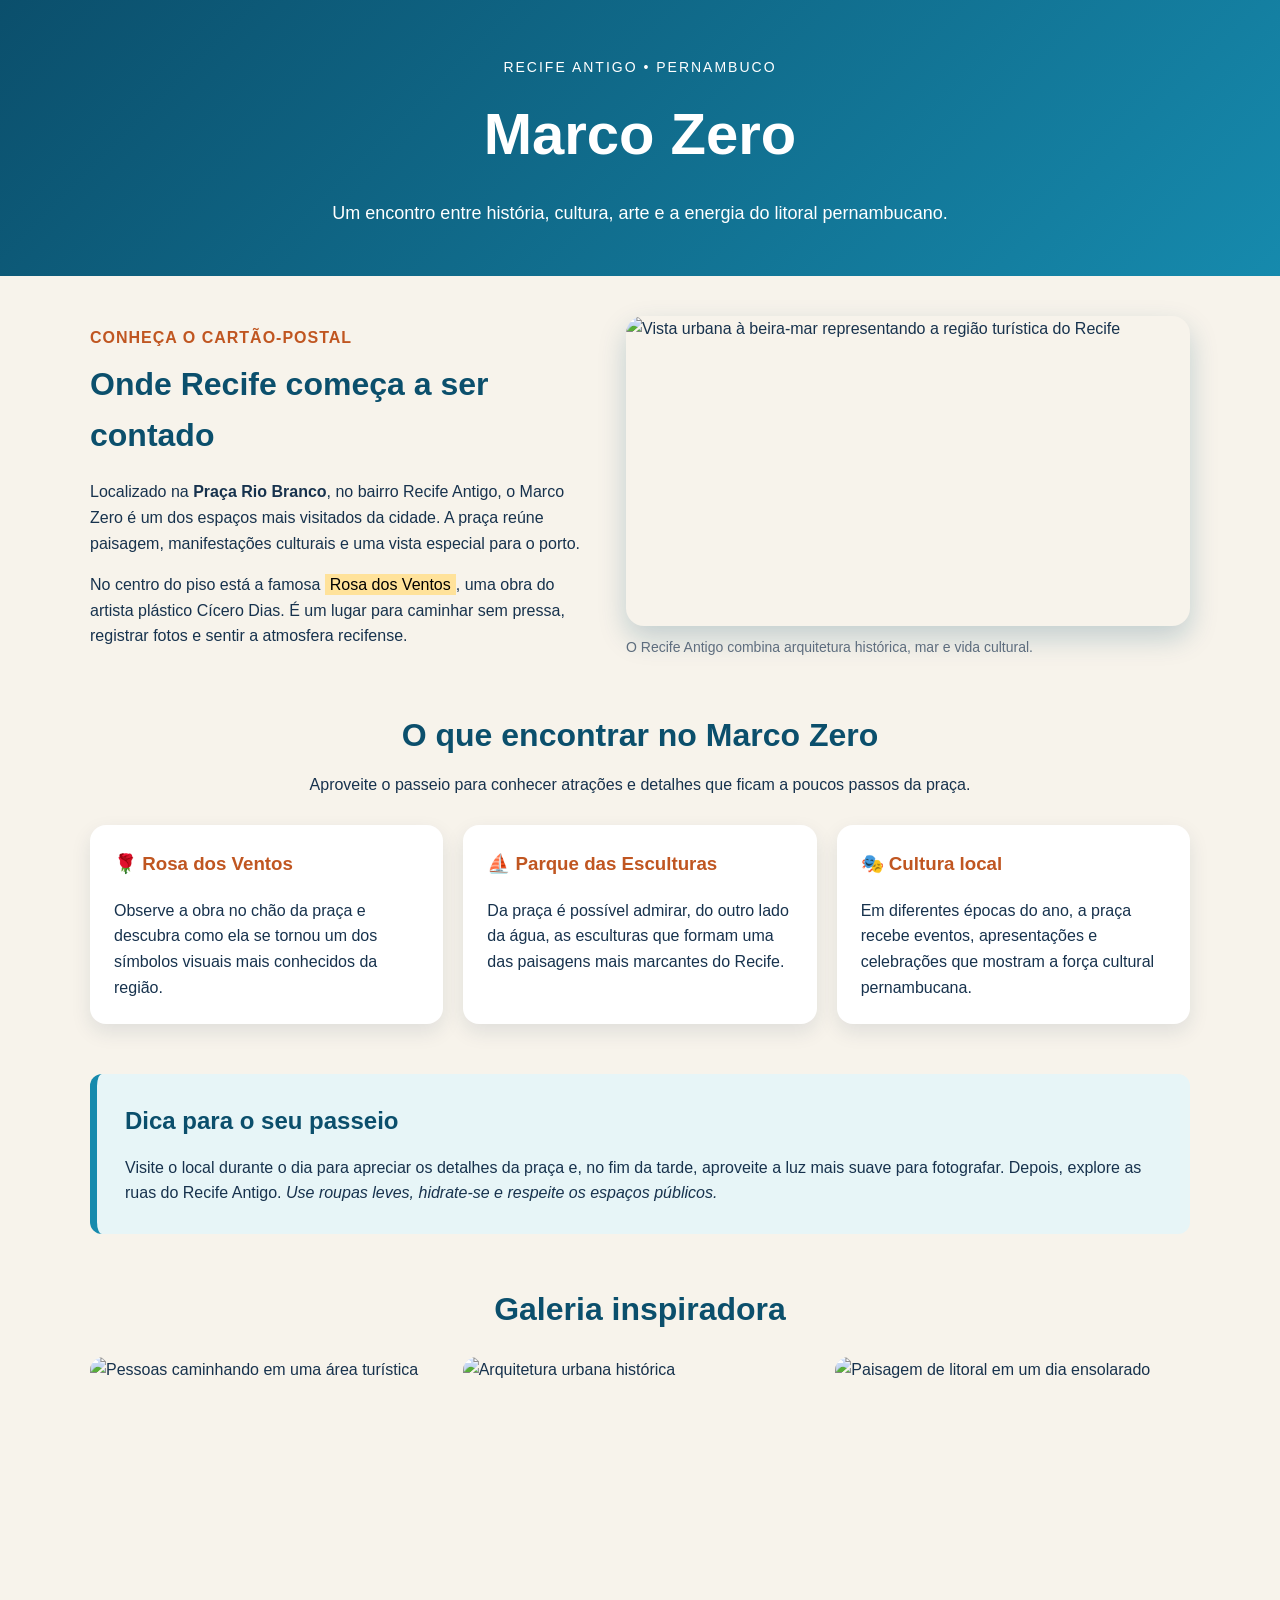
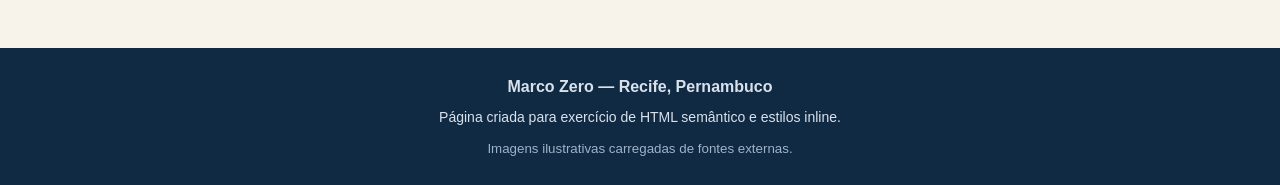
==== index.html @ 9d94c091 "Adiciona exercício Marco Zero Recife" ====
<!DOCTYPE html>
<html lang="pt-BR">
<head>
  <meta charset="UTF-8">
  <meta name="viewport" content="width=device-width, initial-scale=1.0">
  <title>Marco Zero — Recife</title>
</head>

<body style="margin: 0; font-family: Arial, Helvetica, sans-serif; background-color: #f7f3eb; color: #17324d; line-height: 1.6;">

  <header style="background: linear-gradient(135deg, #0b4f6c, #168aad); color: white; padding: 56px 20px 48px; text-align: center;">
    <p style="margin: 0 0 10px; font-size: 14px; letter-spacing: 2px; text-transform: uppercase;">Recife Antigo • Pernambuco</p>
    <h1 style="margin: 0; font-size: clamp(34px, 6vw, 58px);">Marco Zero</h1>
    <p style="max-width: 720px; margin: 18px auto 0; font-size: 18px;">
      Um encontro entre história, cultura, arte e a energia do litoral pernambucano.
    </p>
  </header>

  <main style="max-width: 1100px; margin: 0 auto; padding: 40px 20px 56px;">

    <section style="display: flex; flex-wrap: wrap; align-items: center; gap: 32px; margin-bottom: 52px;">
      <div style="flex: 1 1 360px;">
        <p style="margin: 0 0 8px; color: #c05621; font-weight: bold; text-transform: uppercase; letter-spacing: 1px;">Conheça o cartão-postal</p>
        <h2 style="margin: 0 0 18px; font-size: 32px; color: #0b4f6c;">Onde Recife começa a ser contado</h2>
        <p style="margin: 0 0 16px;">
          Localizado na <strong>Praça Rio Branco</strong>, no bairro Recife Antigo, o Marco Zero é um dos espaços mais visitados da cidade.
          A praça reúne paisagem, manifestações culturais e uma vista especial para o porto.
        </p>
        <p style="margin: 0;">
          No centro do piso está a famosa <mark style="background-color: #ffe29a; padding: 2px 5px;">Rosa dos Ventos</mark>,
          uma obra do artista plástico Cícero Dias. É um lugar para caminhar sem pressa, registrar fotos e sentir a atmosfera recifense.
        </p>
      </div>

      <figure style="flex: 1 1 420px; margin: 0;">
        <img
          src="https://images.unsplash.com/photo-1544986581-efac024faf62?auto=format&fit=crop&w=1100&q=85"
          alt="Vista urbana à beira-mar representando a região turística do Recife"
          style="display: block; width: 100%; min-height: 310px; object-fit: cover; border-radius: 18px; box-shadow: 0 12px 28px rgba(11, 79, 108, 0.22);"
        >
        <figcaption style="margin-top: 10px; color: #5d6d7e; font-size: 14px;">
          O Recife Antigo combina arquitetura histórica, mar e vida cultural.
        </figcaption>
      </figure>
    </section>

    <section aria-labelledby="atracoes" style="margin-bottom: 50px;">
      <div style="text-align: center; max-width: 700px; margin: 0 auto 28px;">
        <h2 id="atracoes" style="margin: 0 0 10px; font-size: 32px; color: #0b4f6c;">O que encontrar no Marco Zero</h2>
        <p style="margin: 0;">Aproveite o passeio para conhecer atrações e detalhes que ficam a poucos passos da praça.</p>
      </div>

      <div style="display: flex; flex-wrap: wrap; gap: 20px; justify-content: center;">
        <article style="background: white; flex: 1 1 250px; max-width: 330px; padding: 24px; border-radius: 16px; box-shadow: 0 8px 20px rgba(23, 50, 77, 0.10);">
          <h3 style="margin-top: 0; color: #c05621;">🌹 Rosa dos Ventos</h3>
          <p style="margin-bottom: 0;">
            Observe a obra no chão da praça e descubra como ela se tornou um dos símbolos visuais mais conhecidos da região.
          </p>
        </article>

        <article style="background: white; flex: 1 1 250px; max-width: 330px; padding: 24px; border-radius: 16px; box-shadow: 0 8px 20px rgba(23, 50, 77, 0.10);">
          <h3 style="margin-top: 0; color: #c05621;">⛵ Parque das Esculturas</h3>
          <p style="margin-bottom: 0;">
            Da praça é possível admirar, do outro lado da água, as esculturas que formam uma das paisagens mais marcantes do Recife.
          </p>
        </article>

        <article style="background: white; flex: 1 1 250px; max-width: 330px; padding: 24px; border-radius: 16px; box-shadow: 0 8px 20px rgba(23, 50, 77, 0.10);">
          <h3 style="margin-top: 0; color: #c05621;">🎭 Cultura local</h3>
          <p style="margin-bottom: 0;">
            Em diferentes épocas do ano, a praça recebe eventos, apresentações e celebrações que mostram a força cultural pernambucana.
          </p>
        </article>
      </div>
    </section>

    <section style="background-color: #e7f5f7; border-left: 7px solid #168aad; border-radius: 12px; padding: 28px; margin-bottom: 50px;">
      <h2 style="margin: 0 0 14px; color: #0b4f6c;">Dica para o seu passeio</h2>
      <p style="margin: 0;">
        Visite o local durante o dia para apreciar os detalhes da praça e, no fim da tarde, aproveite a luz mais suave para fotografar.
        Depois, explore as ruas do Recife Antigo. <em>Use roupas leves, hidrate-se e respeite os espaços públicos.</em>
      </p>
    </section>

    <section aria-labelledby="galeria">
      <h2 id="galeria" style="margin: 0 0 22px; text-align: center; font-size: 32px; color: #0b4f6c;">Galeria inspiradora</h2>

      <div style="display: flex; flex-wrap: wrap; gap: 18px;">
        <img
          src="https://images.unsplash.com/photo-1522071820081-009f0129c71c?auto=format&fit=crop&w=800&q=85"
          alt="Pessoas caminhando em uma área turística"
          style="flex: 1 1 260px; width: 100%; height: 235px; object-fit: cover; border-radius: 14px;"
        >
        <img
          src="https://images.unsplash.com/photo-1516483638261-f4dbaf036963?auto=format&fit=crop&w=800&q=85"
          alt="Arquitetura urbana histórica"
          style="flex: 1 1 260px; width: 100%; height: 235px; object-fit: cover; border-radius: 14px;"
        >
        <img
          src="https://images.unsplash.com/photo-1500534314209-a25ddb2bd429?auto=format&fit=crop&w=800&q=85"
          alt="Paisagem de litoral em um dia ensolarado"
          style="flex: 1 1 260px; width: 100%; height: 235px; object-fit: cover; border-radius: 14px;"
        >
      </div>
    </section>

  </main>

  <footer style="background-color: #102a43; color: #d9e2ec; text-align: center; padding: 26px 20px;">
    <p style="margin: 0 0 6px;"><strong>Marco Zero — Recife, Pernambuco</strong></p>
    <p style="margin: 0; font-size: 14px;">Página criada para exercício de HTML semântico e estilos inline.</p>
    <small style="display: block; margin-top: 10px; color: #9fb3c8;">Imagens ilustrativas carregadas de fontes externas.</small>
  </footer>

</body>
</html>
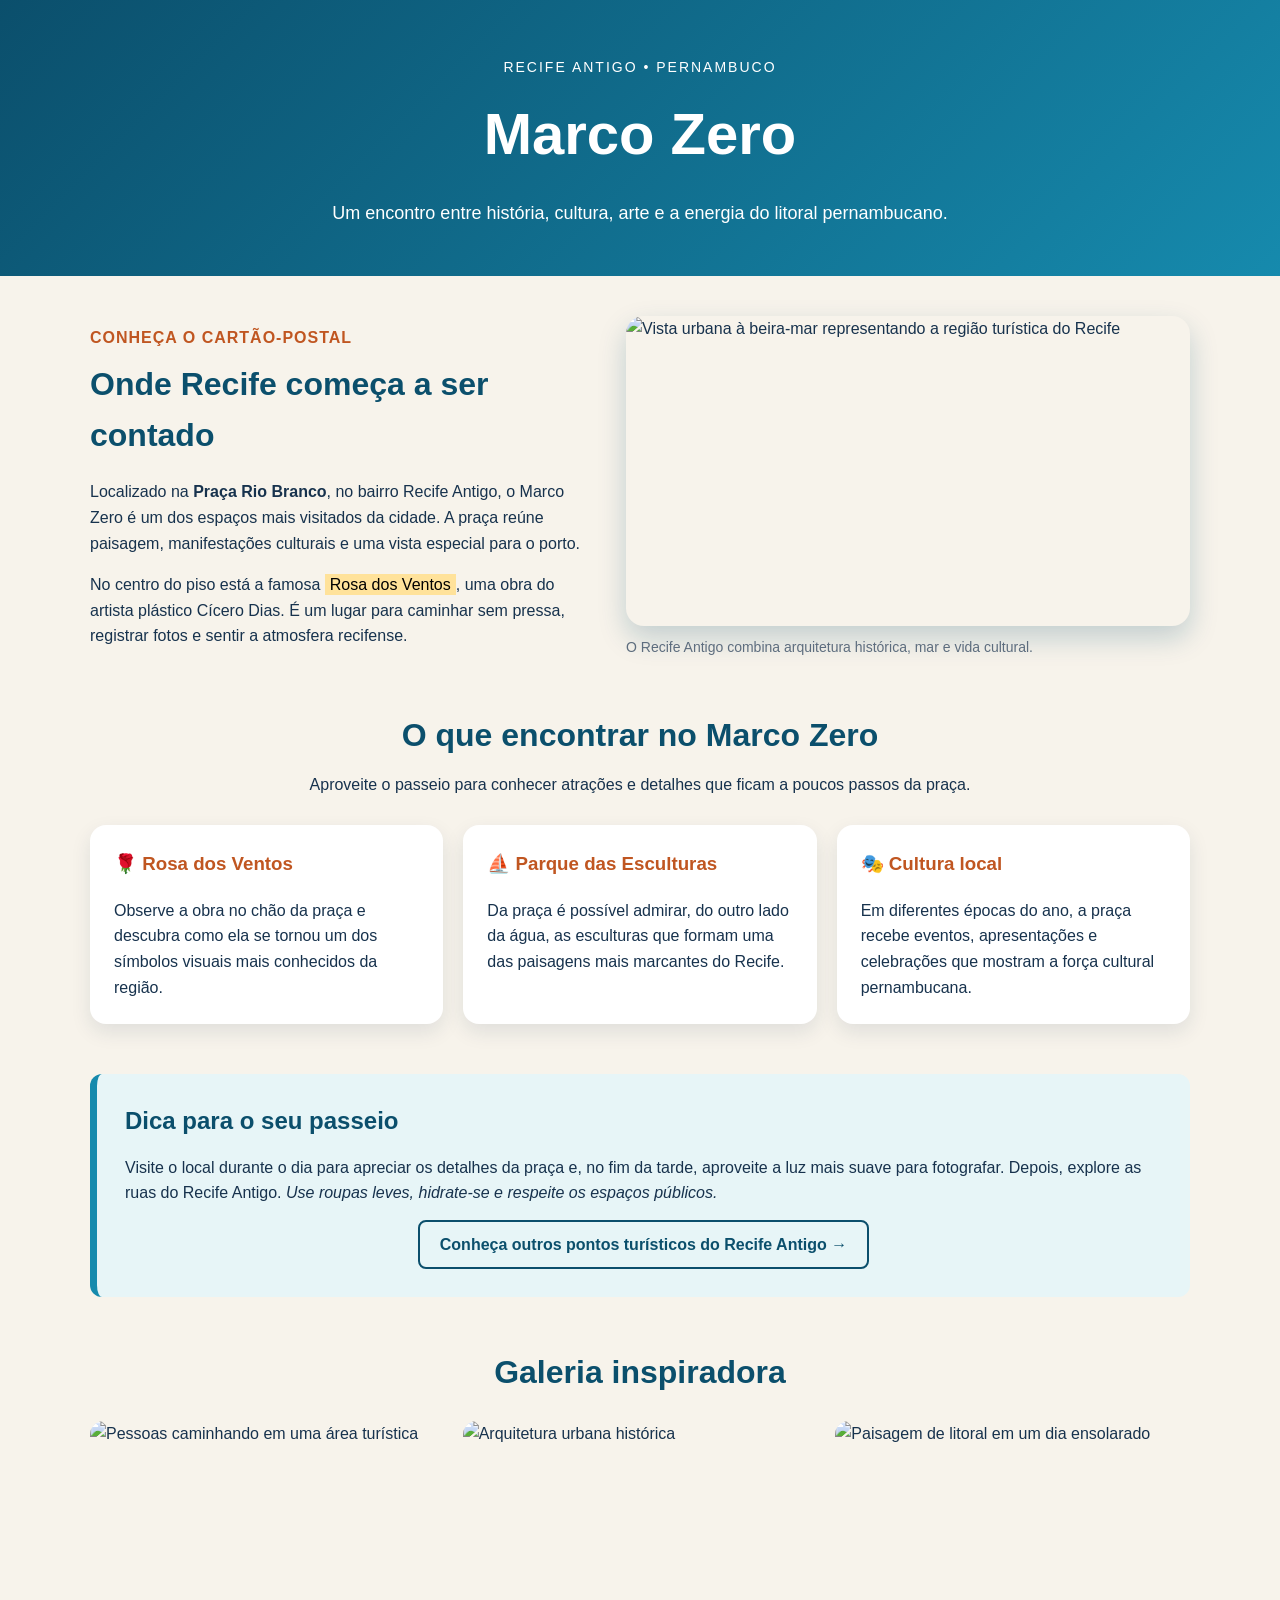
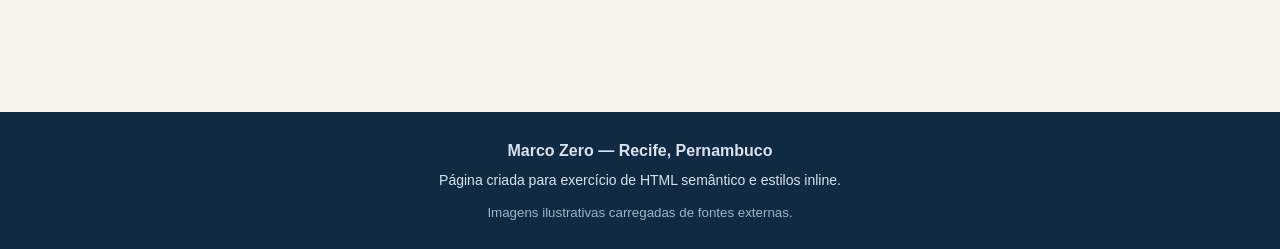
==== commit fddd7b07: "Adiciona página de pontos turísticos e link de navegação" ====
--- a/index.html
+++ b/index.html
@@ -80,6 +80,11 @@
         Visite o local durante o dia para apreciar os detalhes da praça e, no fim da tarde, aproveite a luz mais suave para fotografar.
         Depois, explore as ruas do Recife Antigo. <em>Use roupas leves, hidrate-se e respeite os espaços públicos.</em>
       </p>
+      <p style="margin: 14px 0 0; text-align: center;">
+        <a href="pontos-turisticos.html" style="color: #0b4f6c; text-decoration: none; font-weight: bold; font-size: 16px; border: 2px solid #0b4f6c; padding: 10px 20px; border-radius: 8px; display: inline-block; transition: background-color 0.3s;">
+          Conheça outros pontos turísticos do Recife Antigo →
+        </a>
+      </p>
     </section>
 
     <section aria-labelledby="galeria">
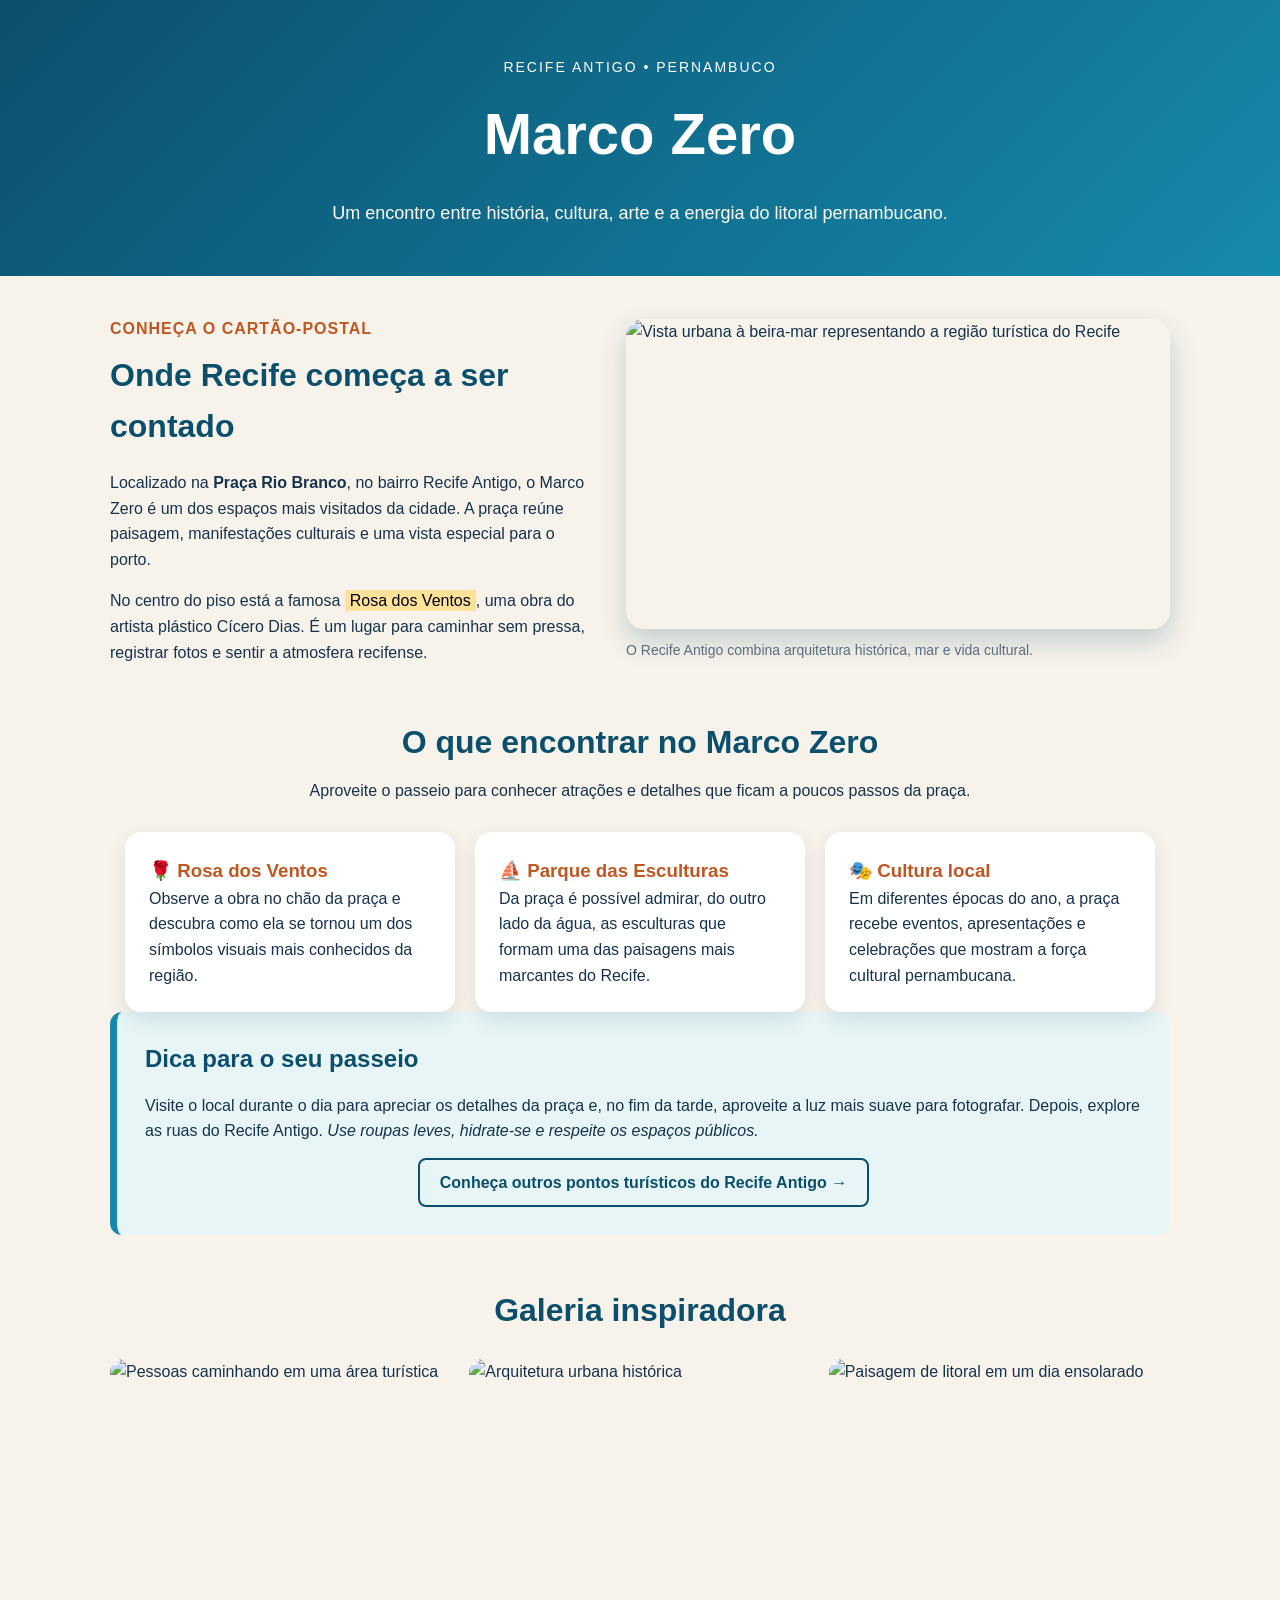
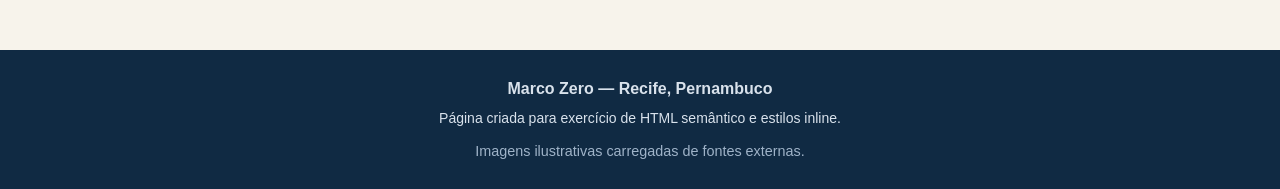
==== commit dcd00de0: "Refatora: remove estilos inline e adiciona arquivo CSS externo" ====
--- a/index.html
+++ b/index.html
@@ -4,117 +4,117 @@
   <meta charset="UTF-8">
   <meta name="viewport" content="width=device-width, initial-scale=1.0">
   <title>Marco Zero — Recife</title>
+  <link rel="stylesheet" href="css/styles.css">
 </head>
 
-<body style="margin: 0; font-family: Arial, Helvetica, sans-serif; background-color: #f7f3eb; color: #17324d; line-height: 1.6;">
+<body>
 
-  <header style="background: linear-gradient(135deg, #0b4f6c, #168aad); color: white; padding: 56px 20px 48px; text-align: center;">
-    <p style="margin: 0 0 10px; font-size: 14px; letter-spacing: 2px; text-transform: uppercase;">Recife Antigo • Pernambuco</p>
-    <h1 style="margin: 0; font-size: clamp(34px, 6vw, 58px);">Marco Zero</h1>
-    <p style="max-width: 720px; margin: 18px auto 0; font-size: 18px;">
+  <header>
+    <p>Recife Antigo • Pernambuco</p>
+    <h1>Marco Zero</h1>
+    <p>
       Um encontro entre história, cultura, arte e a energia do litoral pernambucano.
     </p>
   </header>
 
-  <main style="max-width: 1100px; margin: 0 auto; padding: 40px 20px 56px;">
+  <main>
 
-    <section style="display: flex; flex-wrap: wrap; align-items: center; gap: 32px; margin-bottom: 52px;">
-      <div style="flex: 1 1 360px;">
-        <p style="margin: 0 0 8px; color: #c05621; font-weight: bold; text-transform: uppercase; letter-spacing: 1px;">Conheça o cartão-postal</p>
-        <h2 style="margin: 0 0 18px; font-size: 32px; color: #0b4f6c;">Onde Recife começa a ser contado</h2>
-        <p style="margin: 0 0 16px;">
+    <section class="section-layout">
+      <div class="section-text">
+        <p>Conheça o cartão-postal</p>
+        <h2>Onde Recife começa a ser contado</h2>
+        <p>
           Localizado na <strong>Praça Rio Branco</strong>, no bairro Recife Antigo, o Marco Zero é um dos espaços mais visitados da cidade.
           A praça reúne paisagem, manifestações culturais e uma vista especial para o porto.
         </p>
-        <p style="margin: 0;">
-          No centro do piso está a famosa <mark style="background-color: #ffe29a; padding: 2px 5px;">Rosa dos Ventos</mark>,
+        <p>
+          No centro do piso está a famosa <mark>Rosa dos Ventos</mark>,
           uma obra do artista plástico Cícero Dias. É um lugar para caminhar sem pressa, registrar fotos e sentir a atmosfera recifense.
         </p>
       </div>
 
-      <figure style="flex: 1 1 420px; margin: 0;">
+      <figure class="section-figure">
         <img
           src="https://images.unsplash.com/photo-1544986581-efac024faf62?auto=format&fit=crop&w=1100&q=85"
           alt="Vista urbana à beira-mar representando a região turística do Recife"
-          style="display: block; width: 100%; min-height: 310px; object-fit: cover; border-radius: 18px; box-shadow: 0 12px 28px rgba(11, 79, 108, 0.22);"
         >
-        <figcaption style="margin-top: 10px; color: #5d6d7e; font-size: 14px;">
+        <figcaption>
           O Recife Antigo combina arquitetura histórica, mar e vida cultural.
         </figcaption>
       </figure>
     </section>
 
-    <section aria-labelledby="atracoes" style="margin-bottom: 50px;">
-      <div style="text-align: center; max-width: 700px; margin: 0 auto 28px;">
-        <h2 id="atracoes" style="margin: 0 0 10px; font-size: 32px; color: #0b4f6c;">O que encontrar no Marco Zero</h2>
-        <p style="margin: 0;">Aproveite o passeio para conhecer atrações e detalhes que ficam a poucos passos da praça.</p>
+    <section aria-labelledby="atracoes">
+      <div class="atracoes-header">
+        <h2 id="atracoes">O que encontrar no Marco Zero</h2>
+        <p>Aproveite o passeio para conhecer atrações e detalhes que ficam a poucos passos da praça.</p>
       </div>
 
-      <div style="display: flex; flex-wrap: wrap; gap: 20px; justify-content: center;">
-        <article style="background: white; flex: 1 1 250px; max-width: 330px; padding: 24px; border-radius: 16px; box-shadow: 0 8px 20px rgba(23, 50, 77, 0.10);">
-          <h3 style="margin-top: 0; color: #c05621;">🌹 Rosa dos Ventos</h3>
-          <p style="margin-bottom: 0;">
+      <div class="atracoes-container">
+        <article class="atracao-card">
+          <h3>🌹 Rosa dos Ventos</h3>
+          <p>
             Observe a obra no chão da praça e descubra como ela se tornou um dos símbolos visuais mais conhecidos da região.
           </p>
         </article>
 
-        <article style="background: white; flex: 1 1 250px; max-width: 330px; padding: 24px; border-radius: 16px; box-shadow: 0 8px 20px rgba(23, 50, 77, 0.10);">
-          <h3 style="margin-top: 0; color: #c05621;">⛵ Parque das Esculturas</h3>
-          <p style="margin-bottom: 0;">
+        <article class="atracao-card">
+          <h3>⛵ Parque das Esculturas</h3>
+          <p>
             Da praça é possível admirar, do outro lado da água, as esculturas que formam uma das paisagens mais marcantes do Recife.
           </p>
         </article>
 
-        <article style="background: white; flex: 1 1 250px; max-width: 330px; padding: 24px; border-radius: 16px; box-shadow: 0 8px 20px rgba(23, 50, 77, 0.10);">
-          <h3 style="margin-top: 0; color: #c05621;">🎭 Cultura local</h3>
-          <p style="margin-bottom: 0;">
+        <article class="atracao-card">
+          <h3>🎭 Cultura local</h3>
+          <p>
             Em diferentes épocas do ano, a praça recebe eventos, apresentações e celebrações que mostram a força cultural pernambucana.
           </p>
         </article>
       </div>
     </section>
 
-    <section style="background-color: #e7f5f7; border-left: 7px solid #168aad; border-radius: 12px; padding: 28px; margin-bottom: 50px;">
-      <h2 style="margin: 0 0 14px; color: #0b4f6c;">Dica para o seu passeio</h2>
-      <p style="margin: 0;">
+    <section class="tip-box">
+      <h2>Dica para o seu passeio</h2>
+      <p>
         Visite o local durante o dia para apreciar os detalhes da praça e, no fim da tarde, aproveite a luz mais suave para fotografar.
         Depois, explore as ruas do Recife Antigo. <em>Use roupas leves, hidrate-se e respeite os espaços públicos.</em>
       </p>
       <p style="margin: 14px 0 0; text-align: center;">
-        <a href="pontos-turisticos.html" style="color: #0b4f6c; text-decoration: none; font-weight: bold; font-size: 16px; border: 2px solid #0b4f6c; padding: 10px 20px; border-radius: 8px; display: inline-block; transition: background-color 0.3s;">
+        <a href="pontos-turisticos.html" class="btn-link">
           Conheça outros pontos turísticos do Recife Antigo →
         </a>
       </p>
     </section>
 
     <section aria-labelledby="galeria">
-      <h2 id="galeria" style="margin: 0 0 22px; text-align: center; font-size: 32px; color: #0b4f6c;">Galeria inspiradora</h2>
+      <h2 id="galeria">Galeria inspiradora</h2>
 
-      <div style="display: flex; flex-wrap: wrap; gap: 18px;">
+      <div class="gallery-container">
         <img
           src="https://images.unsplash.com/photo-1522071820081-009f0129c71c?auto=format&fit=crop&w=800&q=85"
           alt="Pessoas caminhando em uma área turística"
-          style="flex: 1 1 260px; width: 100%; height: 235px; object-fit: cover; border-radius: 14px;"
+          class="gallery-img"
         >
         <img
           src="https://images.unsplash.com/photo-1516483638261-f4dbaf036963?auto=format&fit=crop&w=800&q=85"
           alt="Arquitetura urbana histórica"
-          style="flex: 1 1 260px; width: 100%; height: 235px; object-fit: cover; border-radius: 14px;"
+          class="gallery-img"
         >
         <img
           src="https://images.unsplash.com/photo-1500534314209-a25ddb2bd429?auto=format&fit=crop&w=800&q=85"
           alt="Paisagem de litoral em um dia ensolarado"
-          style="flex: 1 1 260px; width: 100%; height: 235px; object-fit: cover; border-radius: 14px;"
+          class="gallery-img"
         >
       </div>
     </section>
 
   </main>
 
-  <footer style="background-color: #102a43; color: #d9e2ec; text-align: center; padding: 26px 20px;">
-    <p style="margin: 0 0 6px;"><strong>Marco Zero — Recife, Pernambuco</strong></p>
-    <p style="margin: 0; font-size: 14px;">Página criada para exercício de HTML semântico e estilos inline.</p>
-    <small style="display: block; margin-top: 10px; color: #9fb3c8;">Imagens ilustrativas carregadas de fontes externas.</small>
+  <footer>
+    <p><strong>Marco Zero — Recife, Pernambuco</strong></p>
+    <p>Página criada para exercício de HTML semântico e estilos inline.</p>
+    <small>Imagens ilustrativas carregadas de fontes externas.</small>
   </footer>
 
 </body>
--- a/css/styles.css
+++ b/css/styles.css
@@ -0,0 +1,334 @@
+/* ========================================
+   ESTILOS GLOBAIS
+   ======================================== */
+
+* {
+  margin: 0;
+  padding: 0;
+  box-sizing: border-box;
+}
+
+body {
+  font-family: Arial, Helvetica, sans-serif;
+  background-color: #f7f3eb;
+  color: #17324d;
+  line-height: 1.6;
+  margin: 0;
+}
+
+/* ========================================
+   HEADER
+   ======================================== */
+
+header {
+  background: linear-gradient(135deg, #0b4f6c, #168aad);
+  color: white;
+  padding: 56px 20px 48px;
+  text-align: center;
+}
+
+header p:first-child {
+  margin: 0 0 10px;
+  font-size: 14px;
+  letter-spacing: 2px;
+  text-transform: uppercase;
+}
+
+header h1 {
+  margin: 0;
+  font-size: clamp(34px, 6vw, 58px);
+}
+
+header > p:last-of-type {
+  max-width: 720px;
+  margin: 18px auto 0;
+  font-size: 18px;
+}
+
+/* ========================================
+   MAIN
+   ======================================== */
+
+main {
+  max-width: 1100px;
+  margin: 0 auto;
+  padding: 40px 20px 56px;
+}
+
+/* ========================================
+   SEÇÕES
+   ======================================== */
+
+.section-layout {
+  display: flex;
+  flex-wrap: wrap;
+  align-items: center;
+  gap: 32px;
+  margin-bottom: 52px;
+}
+
+.section-layout.reverse {
+  flex-direction: row-reverse;
+}
+
+.section-text {
+  flex: 1 1 360px;
+}
+
+.section-text p:first-of-type {
+  margin: 0 0 8px;
+  color: #c05621;
+  font-weight: bold;
+  text-transform: uppercase;
+  letter-spacing: 1px;
+}
+
+.section-text h2 {
+  margin: 0 0 18px;
+  font-size: 32px;
+  color: #0b4f6c;
+}
+
+.section-text p {
+  margin: 0 0 16px;
+}
+
+.section-text p:last-child {
+  margin: 0;
+}
+
+.section-figure {
+  flex: 1 1 420px;
+  margin: 0;
+}
+
+.section-figure img {
+  display: block;
+  width: 100%;
+  min-height: 310px;
+  object-fit: cover;
+  border-radius: 18px;
+  box-shadow: 0 12px 28px rgba(11, 79, 108, 0.22);
+}
+
+.section-figure figcaption {
+  margin-top: 10px;
+  color: #5d6d7e;
+  font-size: 14px;
+}
+
+/* ========================================
+   ATRAÇÕES
+   ======================================== */
+
+.atracoes-header {
+  text-align: center;
+  max-width: 700px;
+  margin: 0 auto 28px;
+}
+
+.atracoes-header h2 {
+  margin: 0 0 10px;
+  font-size: 32px;
+  color: #0b4f6c;
+  text-align: center;
+}
+
+.atracoes-header p {
+  margin: 0;
+  text-align: center;
+}
+
+.atracoes-container {
+  display: flex;
+  flex-wrap: wrap;
+  gap: 20px;
+  justify-content: center;
+}
+
+.atracao-card {
+  background: white;
+  flex: 1 1 250px;
+  max-width: 330px;
+  padding: 24px;
+  border-radius: 16px;
+  box-shadow: 0 8px 20px rgba(23, 50, 77, 0.10);
+}
+
+.atracao-card h3 {
+  margin-top: 0;
+  color: #c05621;
+}
+
+.atracao-card p {
+  margin-bottom: 0;
+}
+
+/* ========================================
+   DICA / TIP BOX
+   ======================================== */
+
+.tip-box {
+  background-color: #e7f5f7;
+  border-left: 7px solid #168aad;
+  border-radius: 12px;
+  padding: 28px;
+  margin-bottom: 50px;
+}
+
+.tip-box h2 {
+  margin: 0 0 14px;
+  color: #0b4f6c;
+}
+
+.tip-box p {
+  margin: 0 0 12px;
+}
+
+.tip-box p:last-child {
+  margin: 0;
+}
+
+/* ========================================
+   GALERIA
+   ======================================== */
+
+#galeria {
+  margin: 0 0 22px;
+  text-align: center;
+  font-size: 32px;
+  color: #0b4f6c;
+}
+
+.gallery-container {
+  display: flex;
+  flex-wrap: wrap;
+  gap: 18px;
+}
+
+.gallery-img {
+  flex: 1 1 260px;
+  width: 100%;
+  height: 235px;
+  object-fit: cover;
+  border-radius: 14px;
+}
+
+/* ========================================
+   MARCA / HIGHLIGHT
+   ======================================== */
+
+mark {
+  background-color: #ffe29a;
+  padding: 2px 5px;
+}
+
+/* ========================================
+   LINKS
+   ======================================== */
+
+.btn-link {
+  color: #0b4f6c;
+  text-decoration: none;
+  font-weight: bold;
+  font-size: 16px;
+  border: 2px solid #0b4f6c;
+  padding: 10px 20px;
+  border-radius: 8px;
+  display: inline-block;
+  transition: background-color 0.3s, color 0.3s;
+}
+
+.btn-link:hover {
+  background-color: #0b4f6c;
+  color: white;
+}
+
+.link-container {
+  text-align: center;
+  margin-top: 50px;
+}
+
+/* ========================================
+   FOOTER
+   ======================================== */
+
+footer {
+  background-color: #102a43;
+  color: #d9e2ec;
+  text-align: center;
+  padding: 26px 20px;
+}
+
+footer p {
+  margin: 0 0 6px;
+}
+
+footer p:last-of-type {
+  font-size: 14px;
+}
+
+footer small {
+  display: block;
+  margin-top: 10px;
+  color: #9fb3c8;
+}
+
+/* ========================================
+   TIPOGRAFIA SEMÂNTICA
+   ======================================== */
+
+strong {
+  font-weight: bold;
+}
+
+em {
+  font-style: italic;
+}
+
+small {
+  font-size: 0.9em;
+}
+
+/* ========================================
+   RESPONSIVE
+   ======================================== */
+
+@media (max-width: 768px) {
+  header {
+    padding: 40px 15px 35px;
+  }
+
+  header h1 {
+    font-size: clamp(28px, 5vw, 40px);
+  }
+
+  main {
+    padding: 30px 15px 40px;
+  }
+
+  .section-layout,
+  .section-layout.reverse {
+    gap: 20px;
+  }
+
+  .atracoes-container {
+    gap: 15px;
+  }
+
+  .atracao-card {
+    flex: 1 1 100%;
+  }
+
+  .gallery-container {
+    gap: 12px;
+  }
+
+  .gallery-img {
+    height: 200px;
+  }
+
+  footer {
+    padding: 20px 15px;
+  }
+}
